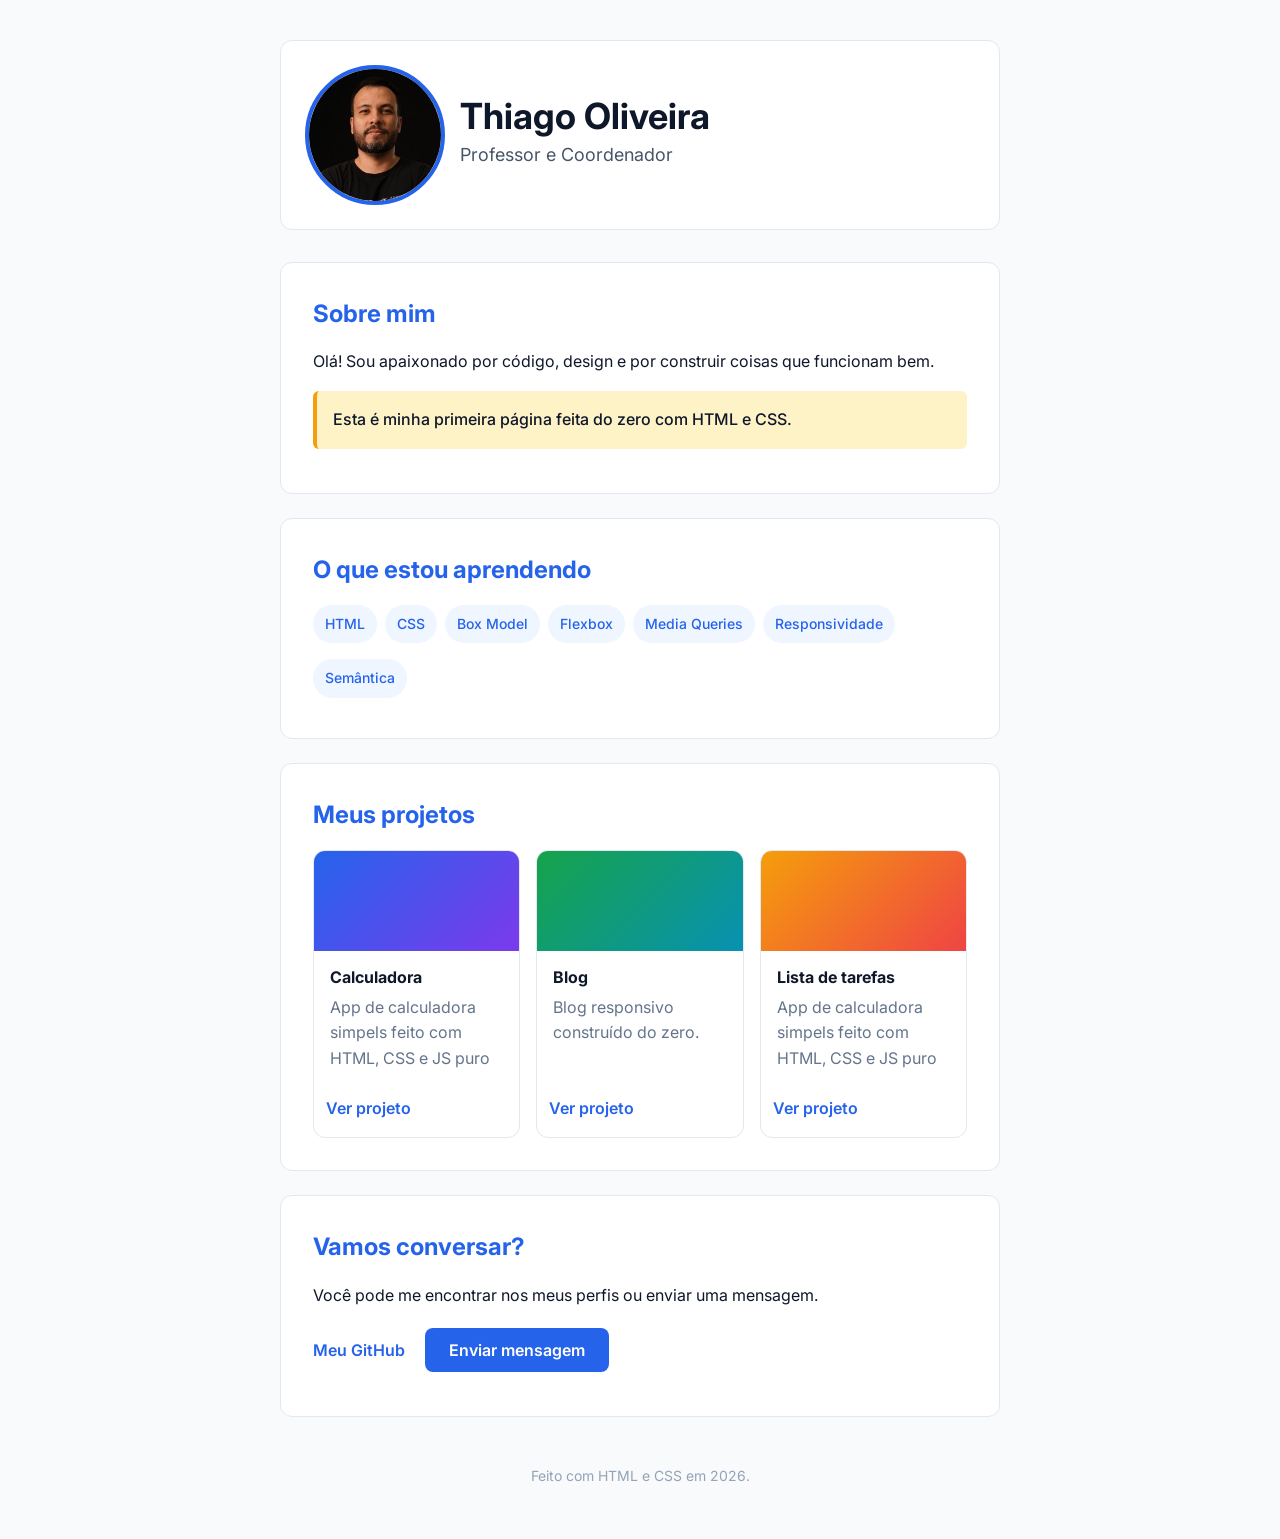
==== aula-05/index.html @ 3f1e89b7 "adiciona codigo inicial aula 5" ====
<!doctype html>
<html lang="pt-BR">
  <head>
    <meta charset="UTF-8" />
    <title>Thiago Oliveira · Sobre mim</title>
    <link rel="preconnect" href="https://fonts.googleapis.com" />
    <link rel="preconnect" href="https://fonts.gstatic.com" crossorigin />
    <link
      href="https://fonts.googleapis.com/css2?family=Inter:wght@400;500;600;700&display=swap"
      rel="stylesheet"
    />
    <link rel="stylesheet" href="./estilo.css" />
  </head>
  <body>
    <header>
      <img src="./images/thiago.jpeg" alt="Foto de Thiago Oliveira" />
      <div>
        <h1>Thiago Oliveira</h1>
        <p class="cargo">Professor e Coordenador</p>
      </div>
    </header>

    <main>
      <section>
        <h2>Sobre mim</h2>
        <p>
          Olá! Sou apaixonado por código, design e por construir coisas que
          funcionam bem.
        </p>
        <p class="destaque">
          Esta é minha primeira página feita do zero com HTML e CSS.
        </p>
      </section>

      <section class="skills">
        <h2>O que estou aprendendo</h2>
        <ul>
          <li>HTML</li>
          <li>CSS</li>
          <li>Box Model</li>
          <li>Flexbox</li>
          <li>Media Queries</li>
          <li>Responsividade</li>
          <li>Semântica</li>
        </ul>
      </section>

      <section>
        <h2>Meus projetos</h2>
        <div class="projetos">
          <article>
            <div class="projeto-imagem projeto-1"></div>
            <h3>Calculadora</h3>
            <p>App de calculadora simpels feito com HTML, CSS e JS puro</p>
            <a href="#">Ver projeto</a>
          </article>

          <article>
            <div class="projeto-imagem projeto-2"></div>
            <h3>Blog</h3>
            <p>Blog responsivo construído do zero.</p>
            <a href="#">Ver projeto</a>
          </article>

          <article>
            <div class="projeto-imagem projeto-3"></div>
            <h3>Lista de tarefas</h3>
            <p>App de calculadora simpels feito com HTML, CSS e JS puro</p>
            <a href="#">Ver projeto</a>
          </article>
        </div>
      </section>

      <section>
        <h2>Vamos conversar?</h2>
        <p>Você pode me encontrar nos meus perfis ou enviar uma mensagem.</p>
        <a href="https://github.com/thiagobraddock">Meu GitHub</a>
        <button class="btn-mensagem">Enviar mensagem</button>

        <!-- adição do formulário para a aula -->
        <form class="formulario-contato escondido">
          <label>Nome</label>
          <input type="text" class="input-nome" />

          <label>Email</label>
          <input type="email" class="input-email" />

          <label>Mensagem</label>
          <textarea class="input-mensagem"></textarea>

          <button type="submit">Enviar</button>
        </form>

        <p class="feedback"></p>
        <!-- fim do form -->
      </section>
    </main>

    <footer>
      <p>Feito com HTML e CSS em 2026.</p>
    </footer>
    <script src="./script.js"></script>
  </body>
</html>
---- aula-05/estilo.css ----
/* ===== Reset universal ===== */
/* Zera margens e paddings padrão do navegador
       e padroniza o cálculo de tamanho dos elementos */
* {
  margin: 0;
  padding: 0;
  box-sizing: border-box;
}

/* ===== Base do documento ===== */
body {
  font-family: 'Inter', system-ui, sans-serif;
  background: #f8fafc;
  color: #0f172a;
  padding: 40px 20px;
  line-height: 1.6;
}

/* ===== Cabeçalho centralizado ===== */
header {
  display: flex;
  align-items: center;
  gap: 15px;
  background-color: white;
  border: 1px solid #e2e8f0;
  border-radius: 12px;
  max-width: 720px;
  margin: 0 auto 32px auto;
  /* top right bottom left */
  padding: 24px;
}

header h1 {
  margin-bottom: -4px;
}

header img {
  width: 140px; /*largura*/
  height: 140px; /*altura */
  border-radius: 50%;
  border: 4px solid #2563eb;
  object-fit: cover;
}

h1 {
  font-size: 36px;
  margin-bottom: 8px;
}

.cargo {
  color: #475569;
  font-size: 18px;
}

/* ===== Conteúdo principal centralizado ===== */
main {
  max-width: 720px;
  margin: 0 auto;
}

/* ===== Cada bloco vira um card ===== */
section {
  background: white;
  padding: 32px;
  border: 1px solid #e2e8f0;
  border-radius: 12px;
  margin-bottom: 24px;
}

h2 {
  font-size: 24px;
  color: #2563eb;
  margin-bottom: 16px;
}

p {
  margin-bottom: 12px;
}

/* ===== Parágrafo destacado ===== */
.destaque {
  background: #fef3c7;
  padding: 16px;
  border-left: 4px solid #f59e0b;
  border-radius: 6px;
  font-weight: 500;
  margin-top: 16px;
}

/* ===== Lista ===== */
ul {
  padding-left: 24px;
}

ul li {
  margin-bottom: 8px;
}

/* ===== Link ===== */
a {
  color: #2563eb;
  text-decoration: none;
  font-weight: 600;
  display: inline-block;
  margin-right: 16px;
  margin-top: 8px;
}

a:hover {
  text-decoration: underline;
}

/* ===== Botão ===== */
button {
  background: #2563eb;
  color: white;
  border: none;
  padding: 12px 24px;
  font-size: 16px;
  border-radius: 8px;
  cursor: pointer;
  font-family: inherit;
  font-weight: 600;
  margin-top: 8px;
}

button:hover {
  background: #1d4ed8;
}

/* ===== Rodapé ===== */
footer {
  text-align: center;
  margin-top: 48px;
  color: #94a3b8;
  font-size: 14px;
}

/* SKILLS */
.skills ul {
  display: flex;
  list-style-type: none;
  gap: 8px;
  flex-wrap: wrap;
  padding: 0;
  /* responsavel por "quebrar"a linha qdo não existe mais espaço */
}

.skills ul li {
  background-color: #eff6ff;
  color: #2563eb;
  padding: 8px 12px;
  border-radius: 999px;
  font-size: 14px;
  font-weight: 500;
}

.projetos {
  display: flex;
  gap: 16px;
  flex-wrap: wrap;
}

.projetos article {
  background: white;
  flex: 1;
  min-width: 180px;
  border: 1px solid #e2e8f0;
  border-radius: 12px;
  display: flex;
  flex-direction: column;
  overflow: hidden;
}

.projetos .projeto-imagem {
  height: 100px;
}

.projeto-1 {
  background: linear-gradient(135deg, #2563eb, #7c3aed);
}
.projeto-2 {
  background: linear-gradient(135deg, #16a34a, #0891b2);
}
.projeto-3 {
  background: linear-gradient(135deg, #f59e0b, #ef4444);
}

.projetos article h3 {
  font-size: 16px;
  padding: 14px 16px 4px 16px;
}

.projetos article p {
  padding: 0 16px;
  color: #64748b;
  flex-grow: 1;
  /* fazer os p se "esticarem" e ficarem todos no mesmo tamanho */
}

.projetos article a {
  margin: 12px 16px 16px 12px;
  color: #2563eb;
  text-decoration: none;
  font-weight: 600;
}
.projetos article a:hover {
  text-decoration: underline;
}

/* === Formulário de contato · Aula 4 === */

.formulario-contato {
  margin-top: 24px;
  padding-top: 24px;
  border-top: 1px solid #e2e8f0;
  display: flex;
  flex-direction: column;
  gap: 12px;
}

.formulario-contato input,
.formulario-contato textarea {
  padding: 12px;
  border: 1px solid #e2e8f0;
  border-radius: 8px;
  font-family: inherit;
  font-size: 14px;
}

.formulario-contato textarea {
  min-height: 100px;
  resize: vertical;
}

.formulario-contato button {
  align-self: flex-start;
  margin-top: 0;
}

.escondido {
  display: none;
}

.feedback-sucesso {
  margin-top: 16px;
  padding: 12px 16px;
  background-color: #dcfce7;
  color: #166534;
  border: 1px solid #86efac;
  border-radius: 8px;

  display: flex;
  justify-content: space-between;
  align-items: center;
  gap: 16px;
}

.fechar-feedback {
  background: transparent;
  border: none;

  width: 24px;
  height: 24px;

  display: flex;
  align-items: center;
  justify-content: center;

  color: #166534;
  font-size: 20px;
  font-weight: bold;
  cursor: pointer;

  padding: 0;
  margin: 0;
  line-height: 1;
}
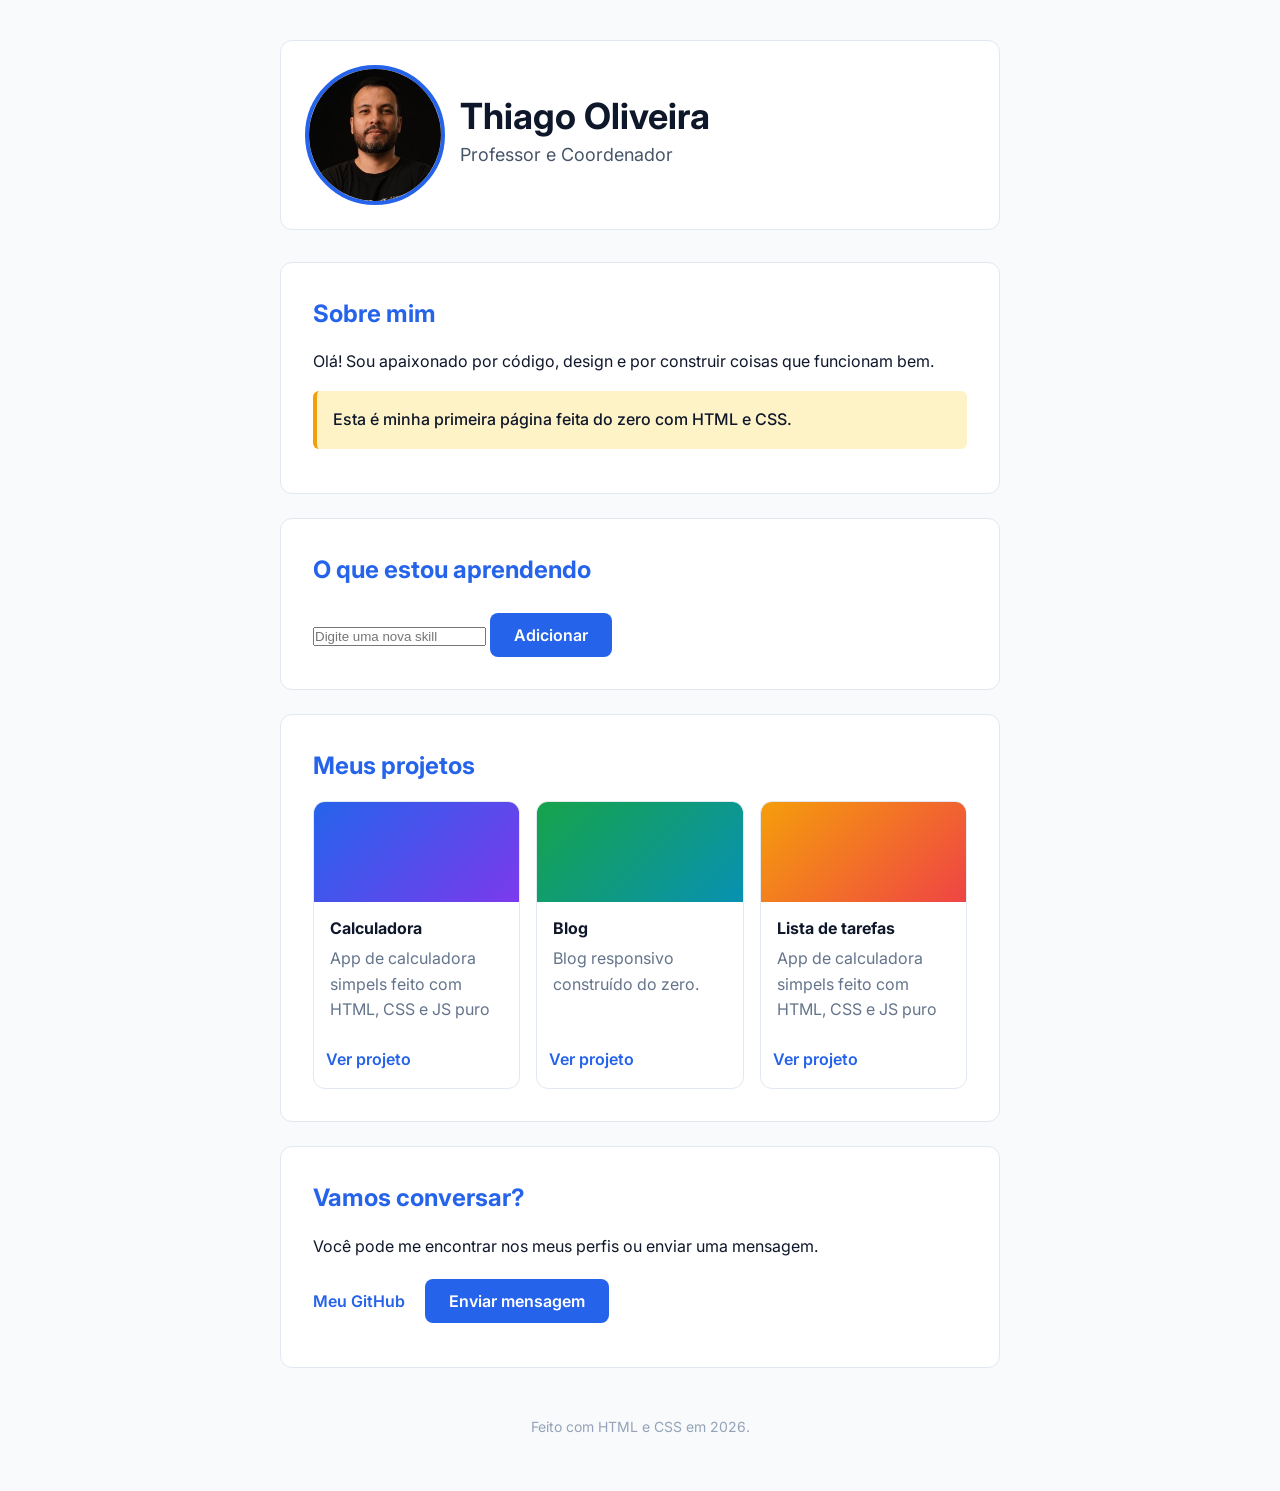
==== commit e9d5d658: "ajuste codigo aula 5" ====
--- a/aula-05/index.html
+++ b/aula-05/index.html
@@ -32,7 +32,7 @@
         </p>
       </section>
 
-      <section class="skills">
+      <!-- <section class="skills">
         <h2>O que estou aprendendo</h2>
         <ul>
           <li>HTML</li>
@@ -43,6 +43,23 @@
           <li>Responsividade</li>
           <li>Semântica</li>
         </ul>
+      </section> -->
+      <section class="skills">
+        <h2>O que estou aprendendo</h2>
+
+        <ul class="lista-skills"></ul>
+
+        <form class="form-skill">
+          <input
+            class="input-skill"
+            id="nova-skill"
+            type="text"
+            placeholder="Digite uma nova skill"
+            required
+          />
+
+          <button type="submit">Adicionar</button>
+        </form>
       </section>
 
       <section>
